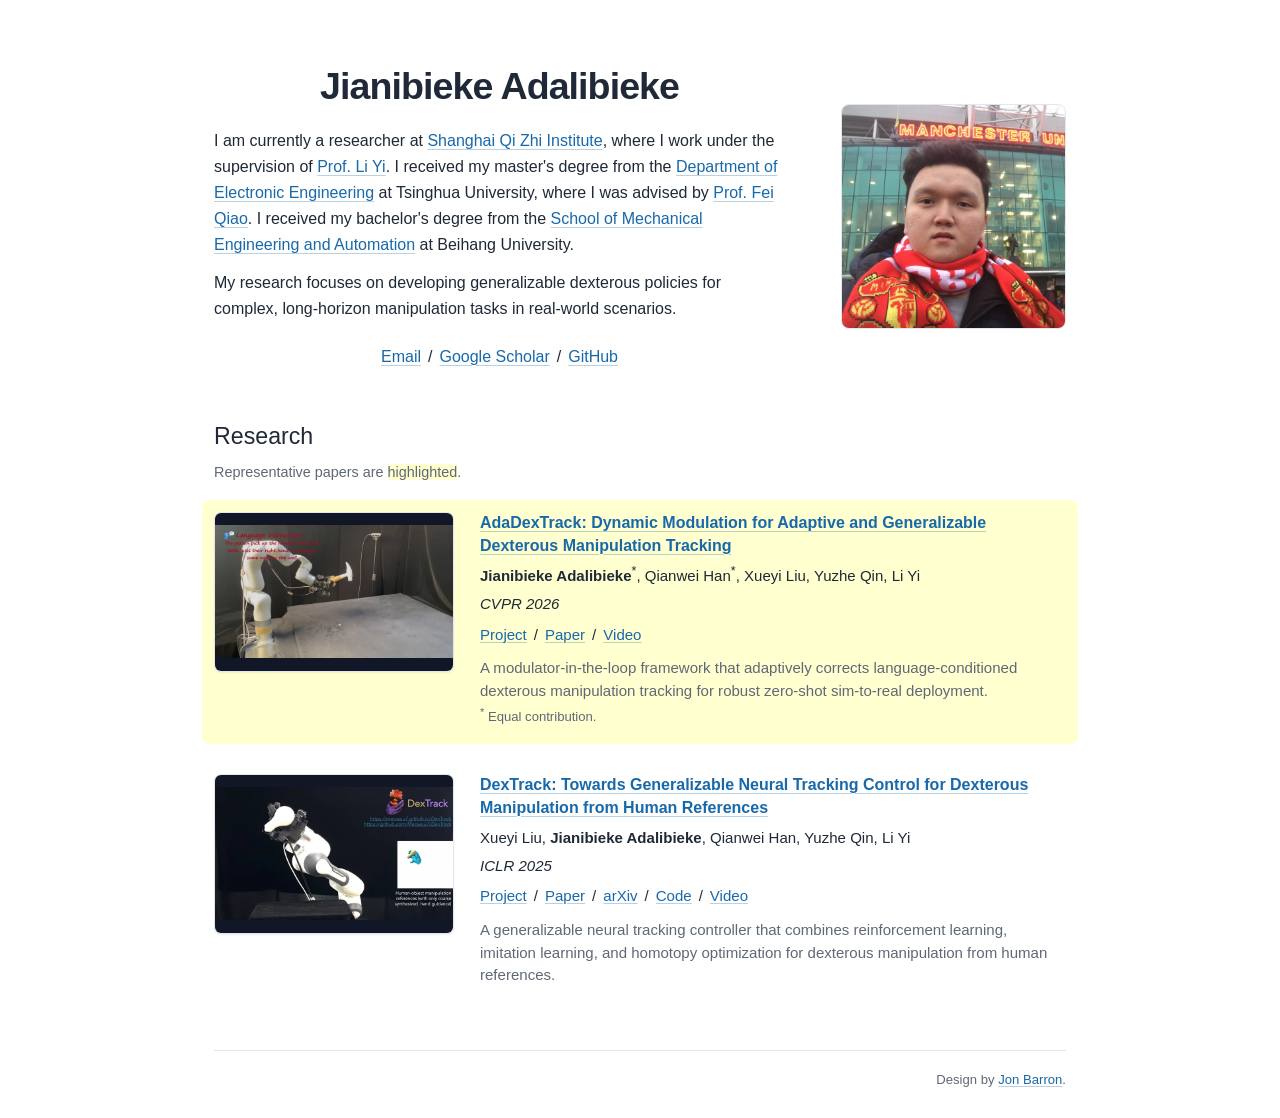
==== index.html @ 098de994 "Use Manchester United favicon" ====
<!doctype html>
<html lang="en">
  <head>
    <meta charset="utf-8">
    <meta name="viewport" content="width=device-width, initial-scale=1">

    <title>Jianibieke Adalibieke</title>
    <meta
      name="description"
      content="Jianibieke Adalibieke is a robotics researcher at Shanghai Qi Zhi Institute working on robot learning, dexterous manipulation, and sim-to-real transfer."
    >
    <meta name="author" content="Jianibieke Adalibieke">
    <meta name="theme-color" content="#ffffff">

    <link rel="canonical" href="https://janebek.github.io/">
    <link rel="icon" href="assets/favicon.ico" type="image/x-icon" sizes="16x16 32x32 48x48">
    <link rel="stylesheet" href="stylesheet.css">
    <script src="motion.js" defer></script>

    <meta property="og:type" content="profile">
    <meta property="og:url" content="https://janebek.github.io/">
    <meta property="og:title" content="Jianibieke Adalibieke">
    <meta
      property="og:description"
      content="Robotics researcher working on robot learning, dexterous manipulation, and sim-to-real transfer."
    >
    <meta property="og:image" content="https://janebek.github.io/assets/profile.jpg?v=personal-photo">
    <meta property="og:image:width" content="1706">
    <meta property="og:image:height" content="1279">
    <meta property="og:image:alt" content="Jianibieke Adalibieke in front of Manchester United signage">
    <meta name="twitter:card" content="summary">
    <meta name="twitter:title" content="Jianibieke Adalibieke">
    <meta
      name="twitter:description"
      content="Robotics researcher working on robot learning, dexterous manipulation, and sim-to-real transfer."
    >
    <meta name="twitter:image" content="https://janebek.github.io/assets/profile.jpg?v=personal-photo">

    <script type="application/ld+json">
      {
        "@context": "https://schema.org",
        "@type": "Person",
        "name": "Jianibieke Adalibieke",
        "url": "https://janebek.github.io/",
        "image": "https://janebek.github.io/assets/profile.jpg?v=personal-photo",
        "email": "mailto:janebek.thu@gmail.com",
        "jobTitle": "Researcher",
        "affiliation": {
          "@type": "Organization",
          "name": "Shanghai Qi Zhi Institute",
          "url": "https://www.sqz.ac.cn/en"
        },
        "sameAs": [
          "https://scholar.google.com/citations?user=sY9uwH8AAAAJ&hl=en",
          "https://github.com/Janebek"
        ],
        "knowsAbout": [
          "Robot learning",
          "Dexterous manipulation",
          "Reinforcement learning",
          "Imitation learning",
          "Language-conditioned control",
          "Sim-to-real transfer"
        ]
      }
    </script>
  </head>

  <body>
    <a class="skip-link" href="#main-content">Skip to main content</a>

    <div class="page-shell">
      <header class="profile" aria-labelledby="page-title">
        <div class="profile-copy">
          <h1 id="page-title">Jianibieke Adalibieke</h1>
          <p>
            I am currently a researcher at
            <a href="https://www.sqz.ac.cn/en" target="_blank" rel="noopener noreferrer">Shanghai
              Qi Zhi Institute</a>, where I work under the supervision of
            <a href="https://ericyi.github.io/" target="_blank" rel="noopener noreferrer">Prof. Li
              Yi</a>. I received my master's degree from the
            <a href="https://www.ee.tsinghua.edu.cn/en/" target="_blank" rel="noopener noreferrer">Department
              of Electronic Engineering</a> at Tsinghua University, where I was advised by
            <a
              href="https://scholar.google.co.id/citations?user=3rxoDYcAAAAJ&amp;hl=id"
              target="_blank"
              rel="noopener noreferrer"
            >Prof. Fei Qiao</a>. I received my bachelor's degree from the
            <a
              href="https://ev.buaa.edu.cn/Schools___Colleges/School_of_Mechanical_Engineering_and_Automation.htm"
              target="_blank"
              rel="noopener noreferrer"
            >School of Mechanical Engineering and Automation</a> at Beihang University.
          </p>
          <p>
            My research focuses on developing generalizable dexterous policies for complex,
            long-horizon manipulation tasks in real-world scenarios.
          </p>

          <nav class="profile-links" aria-label="Profile links">
            <a href="mailto:janebek.thu@gmail.com">Email</a>
            <span aria-hidden="true">/</span>
            <a
              href="https://scholar.google.com/citations?user=sY9uwH8AAAAJ&amp;hl=en"
              target="_blank"
              rel="noopener noreferrer"
            >Google Scholar</a>
            <span aria-hidden="true">/</span>
            <a href="https://github.com/Janebek" target="_blank" rel="noopener noreferrer">GitHub</a>
          </nav>
        </div>

        <div class="profile-image-wrap">
          <img
            class="profile-image"
            src="assets/profile.jpg?v=personal-photo"
            width="445"
            height="445"
            alt="Jianibieke Adalibieke in front of Manchester United signage"
            decoding="async"
          >
        </div>
      </header>

      <main id="main-content">
        <section class="research" aria-labelledby="research-heading">
          <h2 id="research-heading">Research</h2>
          <p class="representative-note">
            Representative papers are <span class="highlight">highlighted</span>.
          </p>

          <div class="research-list">
            <article class="research-item representative-paper">
              <a
                class="research-media"
                href="https://janebek.github.io/AdaDexTrack/"
                target="_blank"
                rel="noopener noreferrer"
                aria-label="Open the AdaDexTrack project page"
              >
                <video
                  class="research-video"
                  width="720"
                  height="480"
                  muted
                  loop
                  playsinline
                  preload="metadata"
                  poster="assets/adadextrack.webp"
                  aria-hidden="true"
                >
                  <source src="assets/adadextrack.mp4?v=full-length" type="video/mp4">
                  <img
                    src="assets/adadextrack.webp"
                    width="720"
                    height="480"
                    alt=""
                    loading="lazy"
                    decoding="async"
                  >
                </video>
              </a>

              <div class="research-copy">
                <h3>
                  <a
                    href="https://janebek.github.io/AdaDexTrack/"
                    target="_blank"
                    rel="noopener noreferrer"
                  >AdaDexTrack: Dynamic Modulation for Adaptive and Generalizable Dexterous
                    Manipulation Tracking</a>
                </h3>
                <p class="authors">
                  <strong>Jianibieke Adalibieke</strong><sup title="Equal contribution">*</sup>,
                  Qianwei Han<sup title="Equal contribution">*</sup>, Xueyi Liu, Yuzhe Qin, Li Yi
                </p>
                <p class="venue"><em>CVPR 2026</em></p>
                <p class="resource-links" aria-label="AdaDexTrack resources">
                  <a href="https://janebek.github.io/AdaDexTrack/" target="_blank" rel="noopener noreferrer">Project</a>
                  <span aria-hidden="true">/</span>
                  <a
                    href="https://openaccess.thecvf.com/content/CVPR2026/html/Adalibieke_AdaDexTrack_Dynamic_Modulation_for_Adaptive_and_Generalizable_Dexterous_Manipulation_Tracking_CVPR_2026_paper.html"
                    target="_blank"
                    rel="noopener noreferrer"
                  >Paper</a>
                  <span aria-hidden="true">/</span>
                  <a href="https://www.youtube.com/watch?v=eziNDfpwego" target="_blank" rel="noopener noreferrer">Video</a>
                </p>
                <p class="summary">
                  A modulator-in-the-loop framework that adaptively corrects language-conditioned
                  dexterous manipulation tracking for robust zero-shot sim-to-real deployment.
                </p>
                <p class="contribution-note"><sup>*</sup> Equal contribution.</p>
              </div>
            </article>

            <article class="research-item">
              <a
                class="research-media"
                href="https://meowuu7.github.io/DexTrack/"
                target="_blank"
                rel="noopener noreferrer"
                aria-label="Open the DexTrack project page"
              >
                <video
                  class="research-video"
                  width="720"
                  height="480"
                  muted
                  loop
                  playsinline
                  preload="metadata"
                  poster="assets/dextrack.webp"
                  aria-hidden="true"
                >
                  <source src="assets/dextrack.mp4?v=full-length" type="video/mp4">
                  <img
                    src="assets/dextrack.webp"
                    width="720"
                    height="480"
                    alt=""
                    loading="lazy"
                    decoding="async"
                  >
                </video>
              </a>

              <div class="research-copy">
                <h3>
                  <a
                    href="https://meowuu7.github.io/DexTrack/"
                    target="_blank"
                    rel="noopener noreferrer"
                  >DexTrack: Towards Generalizable Neural Tracking Control for Dexterous Manipulation
                    from Human References</a>
                </h3>
                <p class="authors">
                  Xueyi Liu, <strong>Jianibieke Adalibieke</strong>, Qianwei Han, Yuzhe Qin, Li Yi
                </p>
                <p class="venue"><em>ICLR 2025</em></p>
                <p class="resource-links" aria-label="DexTrack resources">
                  <a href="https://meowuu7.github.io/DexTrack/" target="_blank" rel="noopener noreferrer">Project</a>
                  <span aria-hidden="true">/</span>
                  <a
                    href="https://proceedings.iclr.cc/paper_files/paper/2025/hash/d5a1f97d2b922da92e880d13b7d2bf02-Abstract-Conference.html"
                    target="_blank"
                    rel="noopener noreferrer"
                  >Paper</a>
                  <span aria-hidden="true">/</span>
                  <a href="https://arxiv.org/abs/2502.09614" target="_blank" rel="noopener noreferrer">arXiv</a>
                  <span aria-hidden="true">/</span>
                  <a href="https://github.com/Meowuu7/DexTrack" target="_blank" rel="noopener noreferrer">Code</a>
                  <span aria-hidden="true">/</span>
                  <a href="https://www.youtube.com/watch?v=zru1Z-DaiWE" target="_blank" rel="noopener noreferrer">Video</a>
                </p>
                <p class="summary">
                  A generalizable neural tracking controller that combines reinforcement learning,
                  imitation learning, and homotopy optimization for dexterous manipulation from
                  human references.
                </p>
              </div>
            </article>
          </div>
        </section>
      </main>

      <footer>
        <p>
          Design by
          <a href="https://jonbarron.info/" target="_blank" rel="noopener noreferrer">Jon Barron</a>.
        </p>
      </footer>
    </div>
  </body>
</html>
---- stylesheet.css ----
:root {
  --background: #ffffff;
  --text: #1f2937;
  --muted: #5f6875;
  --line: #e3e7ed;
  --soft: #f6f8fa;
  --highlight: #ffffd0;
  --link: #1769aa;
  --link-hover: #984600;
  --focus: #0b63ce;
  --content-width: 900px;
}

*,
*::before,
*::after {
  box-sizing: border-box;
}

html {
  color-scheme: light;
  scroll-behavior: smooth;
}

body {
  margin: 0;
  background: var(--background);
  color: var(--text);
  font-family: Lato, -apple-system, BlinkMacSystemFont, "Segoe UI", Roboto, Helvetica, Arial,
    sans-serif;
  font-size: 16px;
  line-height: 1.62;
  text-rendering: optimizeLegibility;
}

img {
  display: block;
  max-width: 100%;
}

a {
  color: var(--link);
  text-decoration-color: rgb(23 105 170 / 30%);
  text-decoration-thickness: 1px;
  text-underline-offset: 0.16em;
}

a:hover {
  color: var(--link-hover);
  text-decoration-color: currentColor;
}

a:focus-visible {
  border-radius: 2px;
  outline: 3px solid var(--focus);
  outline-offset: 3px;
}

.skip-link {
  position: fixed;
  top: 12px;
  left: 12px;
  z-index: 10;
  padding: 8px 12px;
  transform: translateY(-160%);
  border-radius: 4px;
  background: var(--text);
  color: #ffffff;
  font-weight: 700;
}

.skip-link:focus {
  transform: translateY(0);
}

.page-shell {
  width: min(100%, var(--content-width));
  margin: 0 auto;
  padding: 64px 24px 28px;
}

.profile {
  display: grid;
  grid-template-columns: minmax(0, 1.65fr) minmax(210px, 0.65fr);
  gap: clamp(32px, 6vw, 56px);
  align-items: center;
  margin-bottom: 52px;
}

h1,
h2,
h3,
p {
  margin-top: 0;
}

h1 {
  margin-bottom: 20px;
  font-size: clamp(2rem, 5vw, 2.35rem);
  font-weight: 600;
  line-height: 1.18;
  letter-spacing: -0.025em;
  text-align: center;
}

.profile-copy > p {
  margin-bottom: 12px;
}

.profile-copy > p:last-of-type {
  margin-bottom: 0;
}

.profile-links,
.resource-links {
  display: flex;
  flex-wrap: wrap;
  align-items: center;
  gap: 7px;
}

.profile-links {
  justify-content: center;
  margin-top: 22px;
}

.profile-image-wrap {
  width: min(100%, 250px);
  margin-inline: auto;
}

.profile-image {
  width: 100%;
  height: auto;
  aspect-ratio: 1;
  object-fit: cover;
  object-position: left center;
  border: 1px solid var(--line);
  border-radius: 8px;
  background: var(--soft);
}

.research h2 {
  margin-bottom: 10px;
  font-size: 1.45rem;
  font-weight: 500;
  line-height: 1.25;
}

.representative-note {
  margin-bottom: 28px;
  color: var(--muted);
  font-size: 0.9rem;
}

.highlight {
  background-color: var(--highlight);
}

.research-list {
  display: grid;
  gap: 42px;
}

.research-item {
  display: grid;
  grid-template-columns: 240px minmax(0, 1fr);
  gap: 26px;
  align-items: start;
}

.representative-paper {
  border-radius: 2px;
  background: var(--highlight);
  box-shadow: 0 0 0 12px var(--highlight);
}

.research-media {
  overflow: hidden;
  aspect-ratio: 3 / 2;
  border: 1px solid var(--line);
  border-radius: 7px;
  background: var(--soft);
  box-shadow: 0 1px 2px rgb(15 23 42 / 7%);
}

.research-media:hover {
  border-color: var(--link-hover);
}

.research-media video,
.research-media img {
  display: block;
  width: 100%;
  height: 100%;
  object-fit: cover;
}

.research-copy h3 {
  margin-bottom: 8px;
  font-size: 1rem;
  font-weight: 700;
  line-height: 1.42;
}

.research-copy p {
  margin-bottom: 5px;
  font-size: 0.94rem;
  line-height: 1.5;
}

.research-copy strong {
  font-weight: 700;
}

.venue {
  color: var(--text);
}

.resource-links {
  margin-top: 8px;
}

.summary {
  margin-top: 11px;
  color: var(--muted);
}

.contribution-note {
  color: var(--muted);
  font-size: 0.82rem !important;
}

sup {
  line-height: 0;
}

footer {
  margin-top: 58px;
  padding-top: 18px;
  border-top: 1px solid var(--line);
  color: var(--muted);
  font-size: 0.82rem;
  text-align: right;
}

footer p {
  margin-bottom: 0;
}

@media (max-width: 700px) {
  .page-shell {
    padding: 38px 20px 24px;
  }

  .profile {
    grid-template-columns: 1fr;
    gap: 26px;
    margin-bottom: 44px;
  }

  .profile-image-wrap {
    width: min(58vw, 220px);
  }

  .research h2 {
    margin-bottom: 8px;
  }

  .representative-note {
    margin-bottom: 22px;
  }

  .research-item {
    grid-template-columns: 1fr;
    gap: 18px;
  }

  .research-media {
    width: 100%;
  }

  footer {
    text-align: left;
  }
}

@media (max-width: 420px) {
  body {
    font-size: 15px;
  }

  .page-shell {
    padding-inline: 16px;
  }

  .profile-links,
  .resource-links {
    column-gap: 6px;
  }
}

@media (prefers-reduced-motion: reduce) {
  html {
    scroll-behavior: auto;
  }
}

@media print {
  .page-shell {
    width: 100%;
    padding: 0;
  }

  a {
    color: inherit;
    text-decoration: none;
  }

  .skip-link {
    display: none;
  }
}
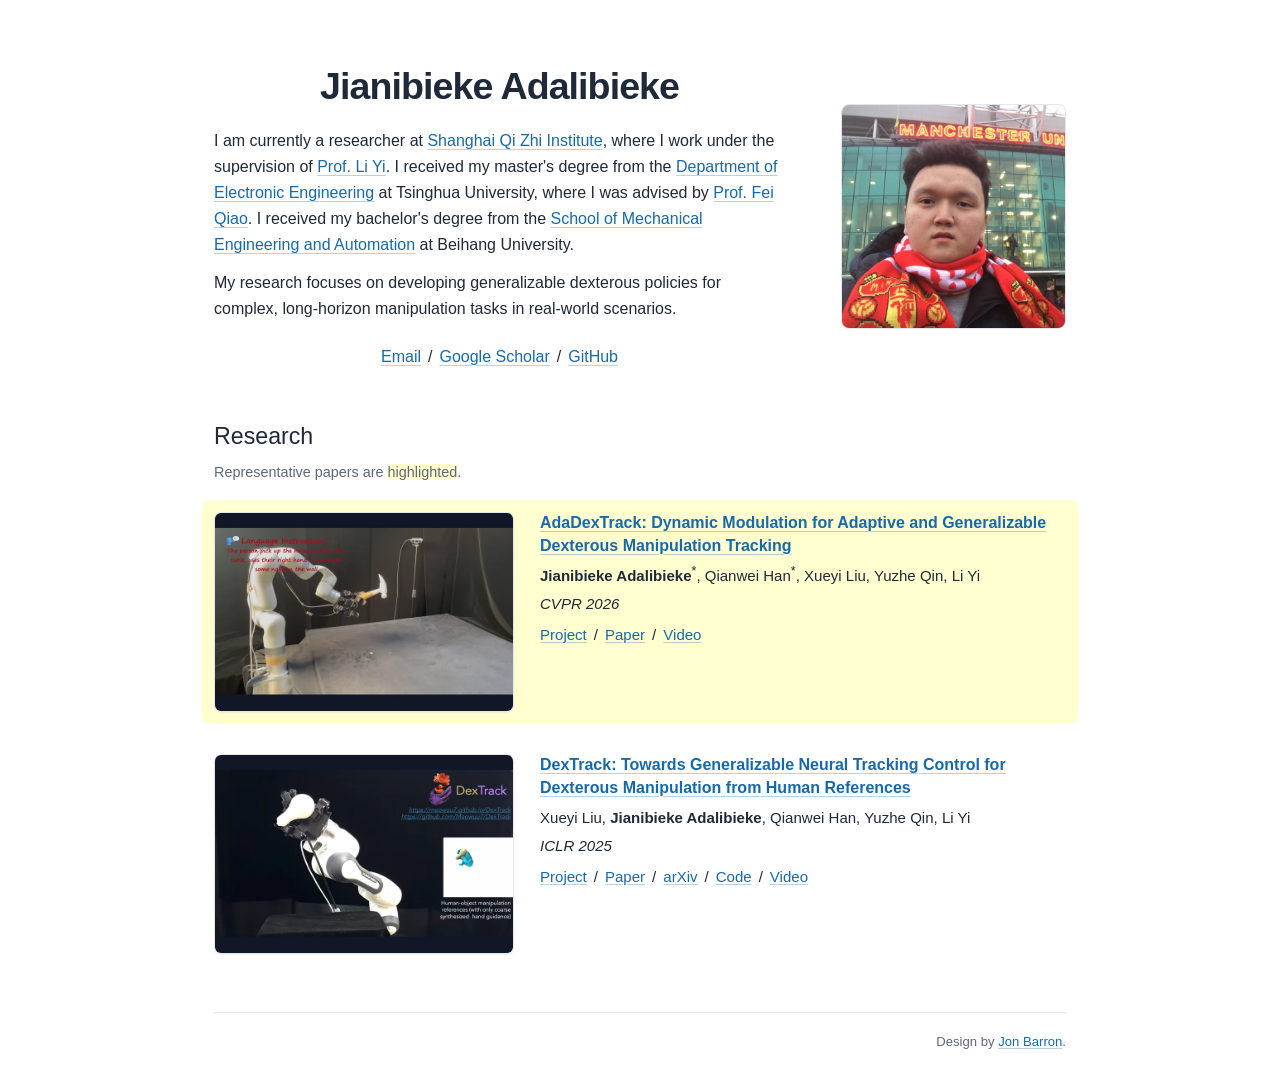
==== commit c16289ae: "Simplify research cards" ====
--- a/index.html
+++ b/index.html
@@ -13,7 +13,7 @@
     <meta name="theme-color" content="#ffffff">
 
     <link rel="canonical" href="https://janebek.github.io/">
-    <link rel="icon" href="assets/favicon.ico" type="image/x-icon" sizes="16x16 32x32 48x48">
+    <link rel="icon" href="assets/champions-league-favicon.ico" type="image/x-icon" sizes="16x16 32x32 48x48">
     <link rel="stylesheet" href="stylesheet.css">
     <script src="motion.js" defer></script>
 
@@ -171,8 +171,13 @@
                     Manipulation Tracking</a>
                 </h3>
                 <p class="authors">
-                  <strong>Jianibieke Adalibieke</strong><sup title="Equal contribution">*</sup>,
-                  Qianwei Han<sup title="Equal contribution">*</sup>, Xueyi Liu, Yuzhe Qin, Li Yi
+                  <strong>Jianibieke Adalibieke</strong><sup
+                    title="Equal contribution"
+                    aria-label="Equal contribution"
+                  >*</sup>, Qianwei Han<sup
+                    title="Equal contribution"
+                    aria-label="Equal contribution"
+                  >*</sup>, Xueyi Liu, Yuzhe Qin, Li Yi
                 </p>
                 <p class="venue"><em>CVPR 2026</em></p>
                 <p class="resource-links" aria-label="AdaDexTrack resources">
@@ -186,11 +191,6 @@
                   <span aria-hidden="true">/</span>
                   <a href="https://www.youtube.com/watch?v=eziNDfpwego" target="_blank" rel="noopener noreferrer">Video</a>
                 </p>
-                <p class="summary">
-                  A modulator-in-the-loop framework that adaptively corrects language-conditioned
-                  dexterous manipulation tracking for robust zero-shot sim-to-real deployment.
-                </p>
-                <p class="contribution-note"><sup>*</sup> Equal contribution.</p>
               </div>
             </article>
 
@@ -253,11 +253,6 @@
                   <span aria-hidden="true">/</span>
                   <a href="https://www.youtube.com/watch?v=zru1Z-DaiWE" target="_blank" rel="noopener noreferrer">Video</a>
                 </p>
-                <p class="summary">
-                  A generalizable neural tracking controller that combines reinforcement learning,
-                  imitation learning, and homotopy optimization for dexterous manipulation from
-                  human references.
-                </p>
               </div>
             </article>
           </div>
--- a/stylesheet.css
+++ b/stylesheet.css
@@ -164,7 +164,7 @@
 
 .research-item {
   display: grid;
-  grid-template-columns: 240px minmax(0, 1fr);
+  grid-template-columns: 300px minmax(0, 1fr);
   gap: 26px;
   align-items: start;
 }
@@ -221,16 +221,6 @@
   margin-top: 8px;
 }
 
-.summary {
-  margin-top: 11px;
-  color: var(--muted);
-}
-
-.contribution-note {
-  color: var(--muted);
-  font-size: 0.82rem !important;
-}
-
 sup {
   line-height: 0;
 }
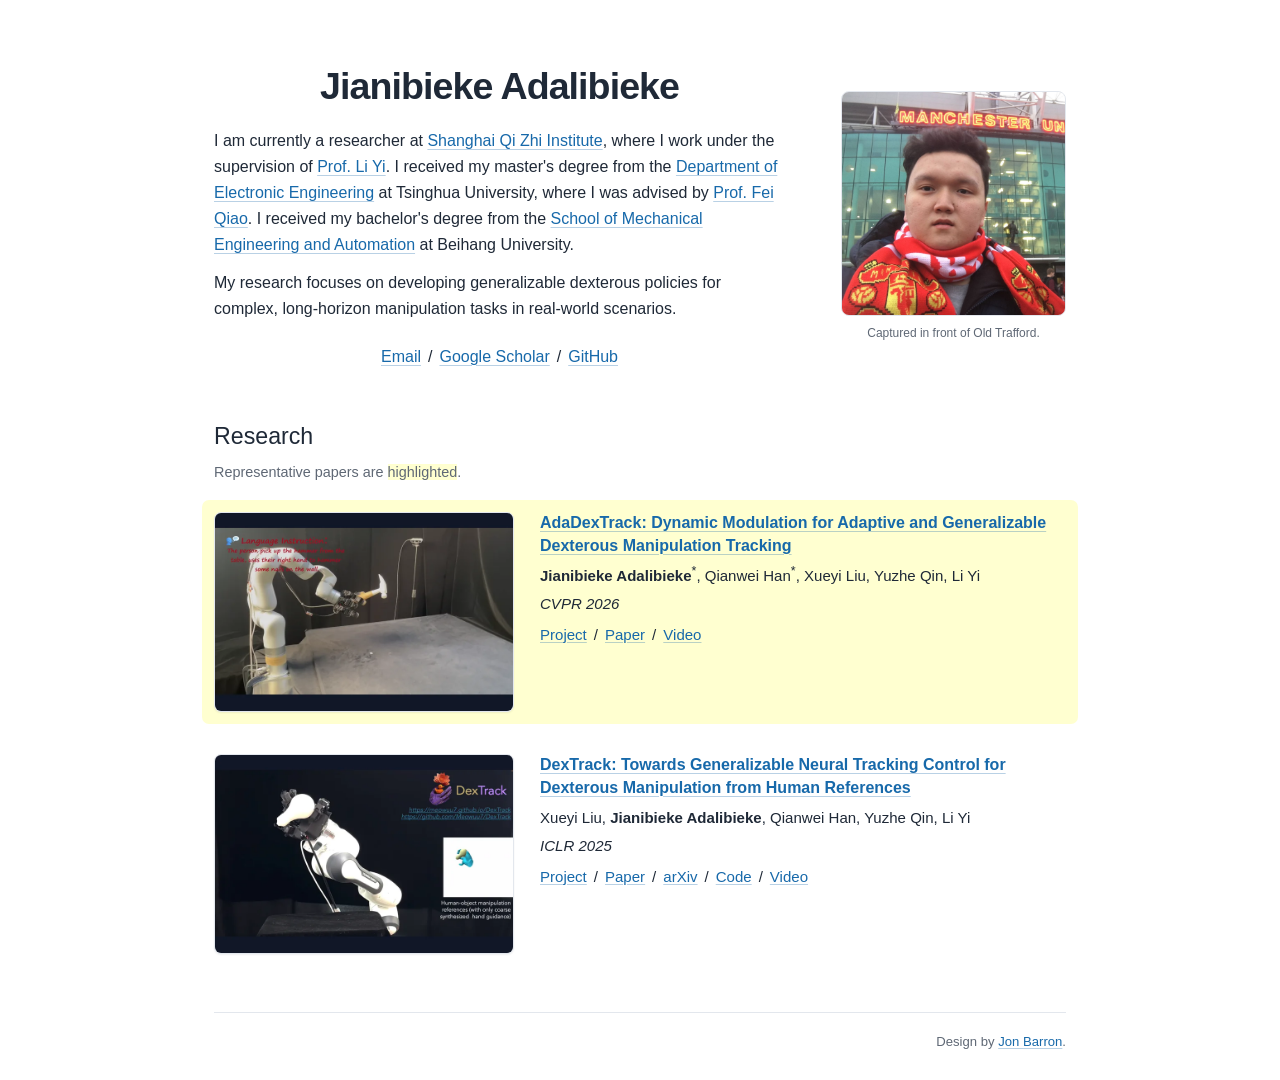
==== commit 125726af: "Add Old Trafford caption below profile photo" ====
--- a/index.html
+++ b/index.html
@@ -110,7 +110,7 @@
           </nav>
         </div>
 
-        <div class="profile-image-wrap">
+        <figure class="profile-image-wrap">
           <img
             class="profile-image"
             src="assets/profile.jpg?v=personal-photo"
@@ -119,7 +119,8 @@
             alt="Jianibieke Adalibieke in front of Manchester United signage"
             decoding="async"
           >
-        </div>
+          <figcaption class="profile-caption">Captured in front of Old Trafford.</figcaption>
+        </figure>
       </header>
 
       <main id="main-content">
@@ -184,7 +185,7 @@
                   <a href="https://janebek.github.io/AdaDexTrack/" target="_blank" rel="noopener noreferrer">Project</a>
                   <span aria-hidden="true">/</span>
                   <a
-                    href="https://openaccess.thecvf.com/content/CVPR2026/html/Adalibieke_AdaDexTrack_Dynamic_Modulation_for_Adaptive_and_Generalizable_Dexterous_Manipulation_Tracking_CVPR_2026_paper.html"
+                    href="https://openaccess.thecvf.com/content/CVPR2026/papers/Adalibieke_AdaDexTrack_Dynamic_Modulation_for_Adaptive_and_Generalizable_Dexterous_Manipulation_Tracking_CVPR_2026_paper.pdf"
                     target="_blank"
                     rel="noopener noreferrer"
                   >Paper</a>
--- a/stylesheet.css
+++ b/stylesheet.css
@@ -126,7 +126,7 @@
 
 .profile-image-wrap {
   width: min(100%, 250px);
-  margin-inline: auto;
+  margin: 0 auto;
 }
 
 .profile-image {
@@ -140,6 +140,14 @@
   background: var(--soft);
 }
 
+.profile-caption {
+  margin-top: 8px;
+  color: var(--muted);
+  font-size: 0.75rem;
+  line-height: 1.5;
+  text-align: center;
+}
+
 .research h2 {
   margin-bottom: 10px;
   font-size: 1.45rem;
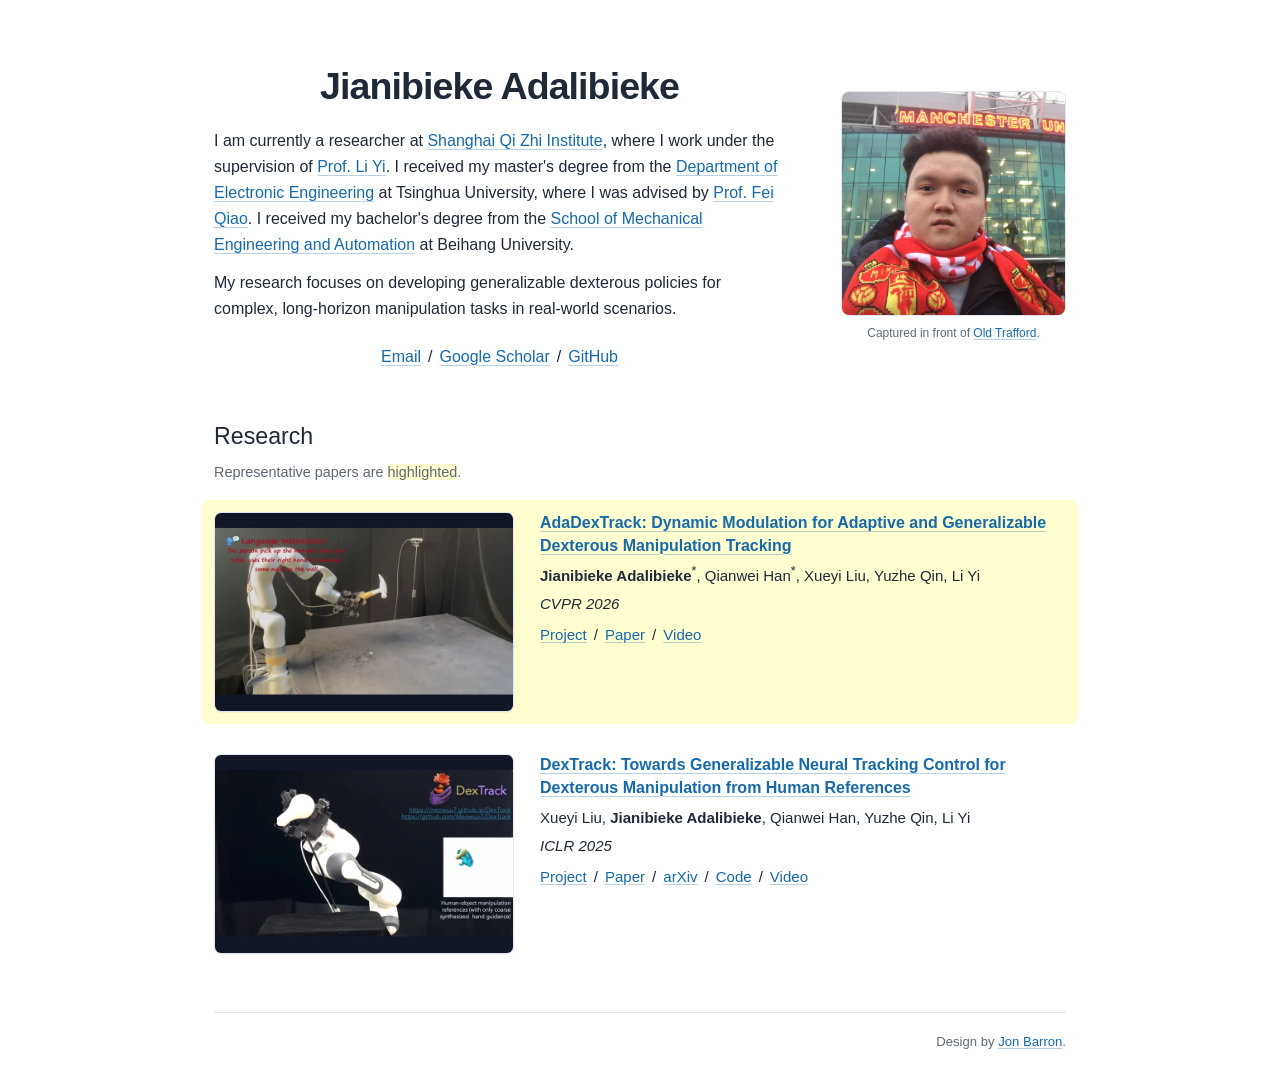
==== commit 0a54cca1: "Link Old Trafford photo caption to Wikipedia" ====
--- a/index.html
+++ b/index.html
@@ -119,7 +119,7 @@
             alt="Jianibieke Adalibieke in front of Manchester United signage"
             decoding="async"
           >
-          <figcaption class="profile-caption">Captured in front of Old Trafford.</figcaption>
+          <figcaption class="profile-caption">Captured in front of <a href="https://en.wikipedia.org/wiki/Old_Trafford" target="_blank" rel="noopener noreferrer">Old Trafford</a>.</figcaption>
         </figure>
       </header>
 
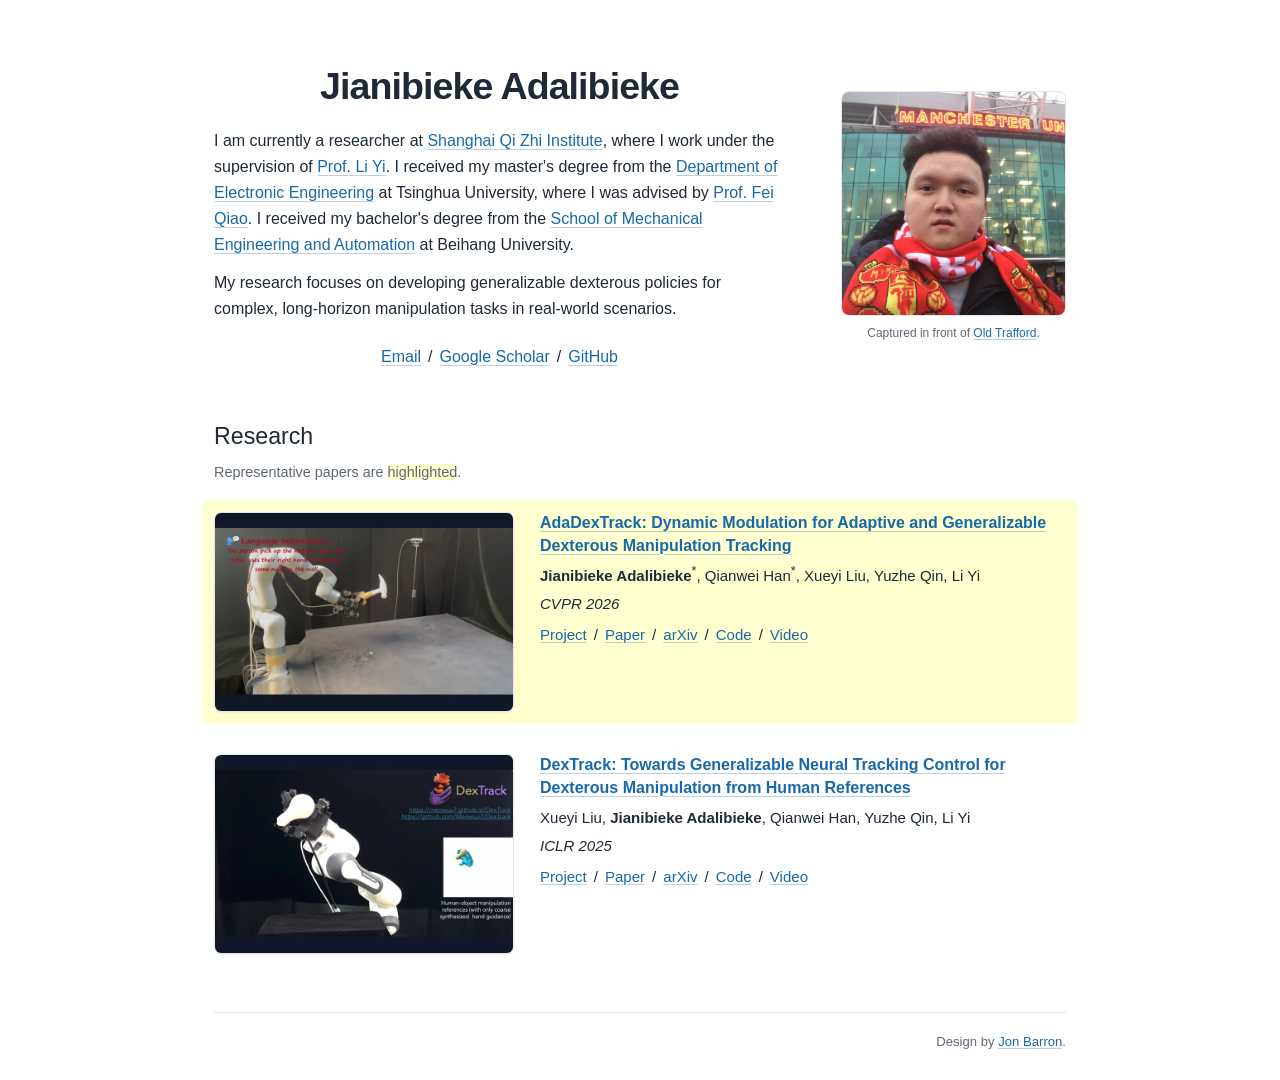
==== commit cd782303: "Add AdaDexTrack arXiv and code links" ====
--- a/index.html
+++ b/index.html
@@ -185,10 +185,14 @@
                   <a href="https://janebek.github.io/AdaDexTrack/" target="_blank" rel="noopener noreferrer">Project</a>
                   <span aria-hidden="true">/</span>
                   <a
-                    href="https://openaccess.thecvf.com/content/CVPR2026/papers/Adalibieke_AdaDexTrack_Dynamic_Modulation_for_Adaptive_and_Generalizable_Dexterous_Manipulation_Tracking_CVPR_2026_paper.pdf"
+                    href="https://openaccess.thecvf.com/content/CVPR2026/html/Adalibieke_AdaDexTrack_Dynamic_Modulation_for_Adaptive_and_Generalizable_Dexterous_Manipulation_Tracking_CVPR_2026_paper.html"
                     target="_blank"
                     rel="noopener noreferrer"
                   >Paper</a>
+                  <span aria-hidden="true">/</span>
+                  <a href="https://arxiv.org/pdf/2610.33852" target="_blank" rel="noopener noreferrer">arXiv</a>
+                  <span aria-hidden="true">/</span>
+                  <a href="https://github.com/Janebek/AdaDexTrack" target="_blank" rel="noopener noreferrer">Code</a>
                   <span aria-hidden="true">/</span>
                   <a href="https://www.youtube.com/watch?v=eziNDfpwego" target="_blank" rel="noopener noreferrer">Video</a>
                 </p>
